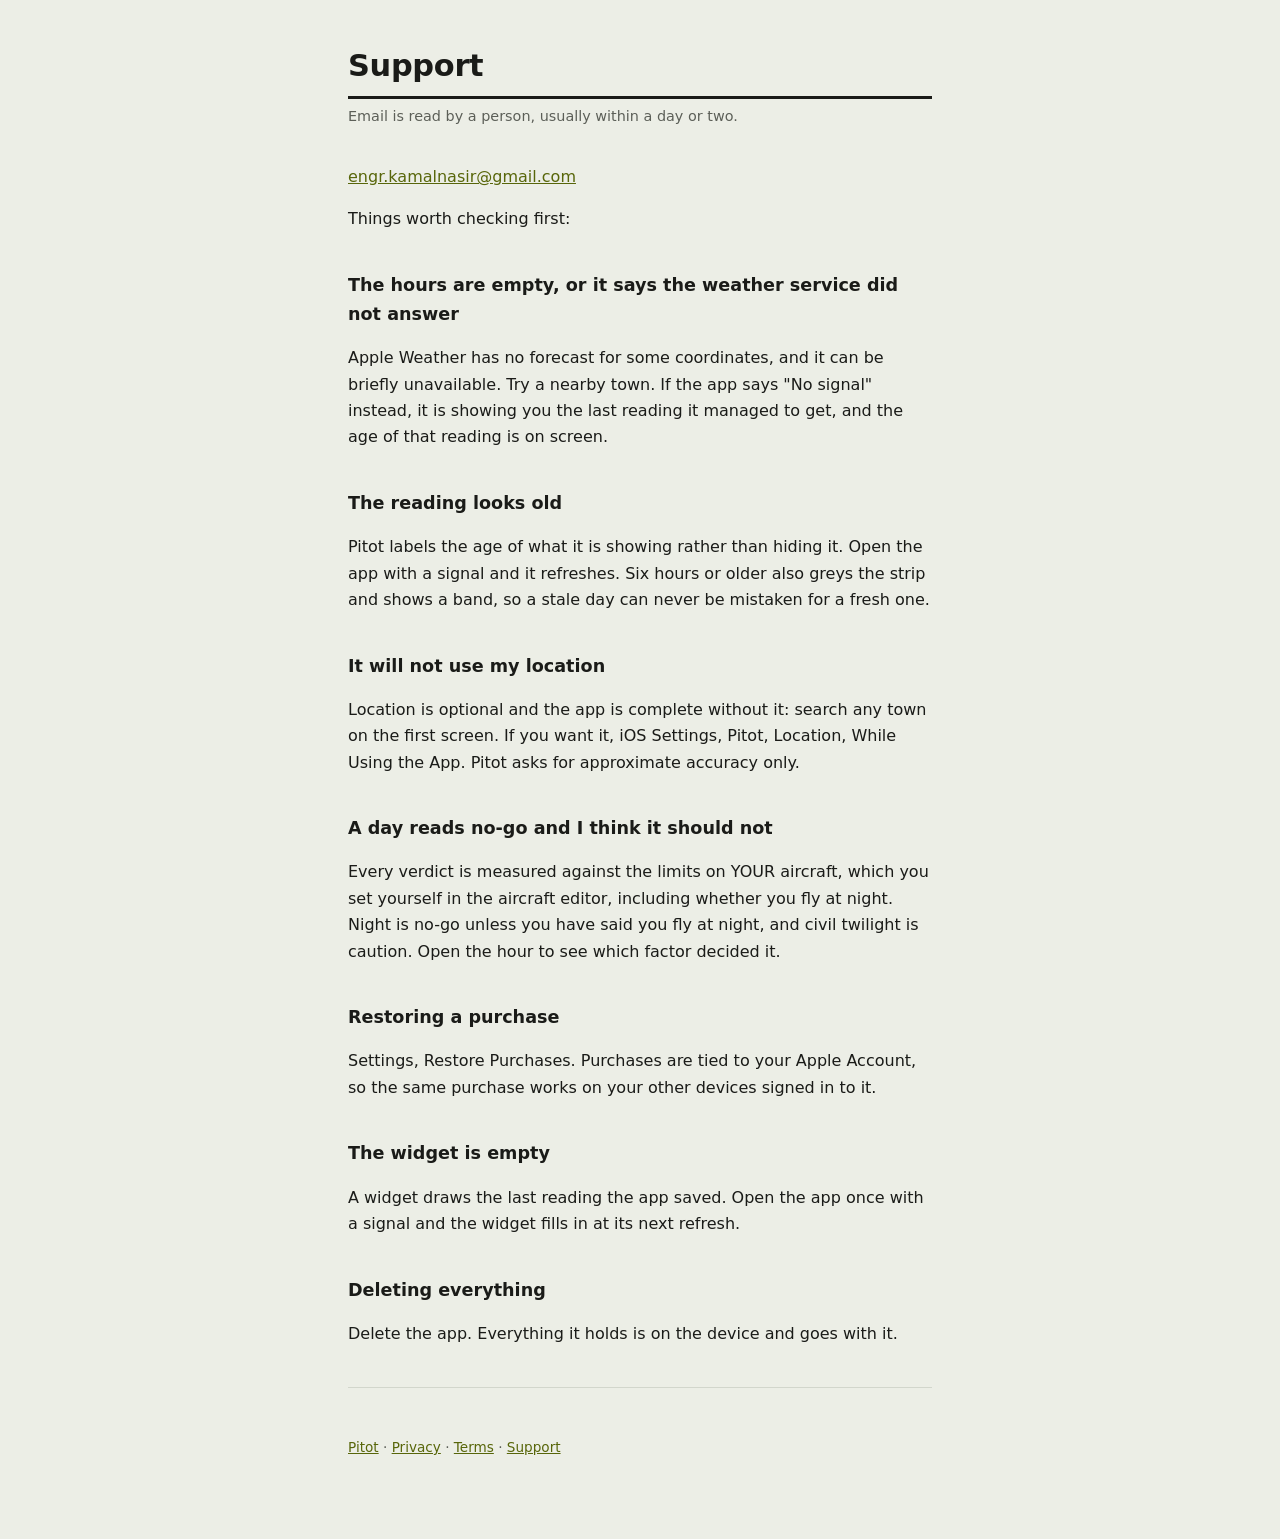
==== support.html @ 5b0e15d4 "Privacy, terms and support for Pitot Pitot is a weather instrument, so unlike the app whose pages th" ====
<!doctype html>
<html lang="en"><head>
<meta charset="utf-8">
<meta name="viewport" content="width=device-width,initial-scale=1">
<title>Support | Pitot</title>
<link rel="stylesheet" href="_style.css">
</head><body><main>
<h1>Support</h1>
<p class="meta">Email is read by a person, usually within a day or two.</p>

<p><a href="mailto:engr.kamalnasir@gmail.com">engr.kamalnasir@gmail.com</a></p>

<p>Things worth checking first:</p>

<h2>The hours are empty, or it says the weather service did not answer</h2>
<p>Apple Weather has no forecast for some coordinates, and it can be briefly unavailable.
Try a nearby town. If the app says "No signal" instead, it is showing you the last
reading it managed to get, and the age of that reading is on screen.</p>

<h2>The reading looks old</h2>
<p>Pitot labels the age of what it is showing rather than hiding it. Open the app with a
signal and it refreshes. Six hours or older also greys the strip and shows a band, so a
stale day can never be mistaken for a fresh one.</p>

<h2>It will not use my location</h2>
<p>Location is optional and the app is complete without it: search any town on the first
screen. If you want it, iOS Settings, Pitot, Location, While Using the App. Pitot asks
for approximate accuracy only.</p>

<h2>A day reads no-go and I think it should not</h2>
<p>Every verdict is measured against the limits on YOUR aircraft, which you set yourself
in the aircraft editor, including whether you fly at night. Night is no-go unless you
have said you fly at night, and civil twilight is caution. Open the hour to see which
factor decided it.</p>

<h2>Restoring a purchase</h2>
<p>Settings, Restore Purchases. Purchases are tied to your Apple Account, so the same
purchase works on your other devices signed in to it.</p>

<h2>The widget is empty</h2>
<p>A widget draws the last reading the app saved. Open the app once with a signal and the
widget fills in at its next refresh.</p>

<h2>Deleting everything</h2>
<p>Delete the app. Everything it holds is on the device and goes with it.</p>
<hr><footer><a href="index.html">Pitot</a> &middot; <a href="privacy.html">Privacy</a> &middot; <a href="terms.html">Terms</a> &middot; <a href="support.html">Support</a></footer></main></body></html>
---- _style.css ----
/* Pitot's own palette, the same numbers the app draws with:
   ground #ECEEE6, ink #1A1B18, hi-vis #58660A, and their dark pairs. */
:root { --ink:#1A1B18; --soft:#5C5F58; --rule:#D2D6CC; --ground:#ECEEE6;
        --surface:#E4E7DD; --accent:#58660A; }
@media (prefers-color-scheme: dark) {
  :root { --ink:#F2F1EA; --soft:#A7ABA3; --rule:#2A2D30; --ground:#17191B;
          --surface:#101214; --accent:#D4EE2B; }
}
* { box-sizing: border-box; }
body { margin:0; background:var(--ground); color:var(--ink);
       font:16px/1.65 -apple-system,BlinkMacSystemFont,"Segoe UI",system-ui,sans-serif; }
main { max-width:39rem; margin:0 auto; padding:3rem 1.25rem 5rem; }
h1 { font-size:1.9rem; line-height:1.2; margin:0 0 .4rem; letter-spacing:-.01em; }
h1::after { content:""; display:block; height:3px; background:var(--ink); margin-top:.7rem; }
h2 { font-size:1.1rem; margin:2.4rem 0 .6rem; }
.meta { color:var(--soft); font-size:.9rem; margin:0 0 2.2rem; }
a { color:var(--accent); }
hr { border:0; border-top:1px solid var(--rule); margin:2.5rem 0; }
ul { padding-left:1.15rem; } li { margin:.35rem 0; }
.note { background:var(--surface); border:1px solid var(--rule); padding:1rem 1.1rem; }
code { font-size:.9em; }
footer { color:var(--soft); font-size:.85rem; margin-top:3rem; }
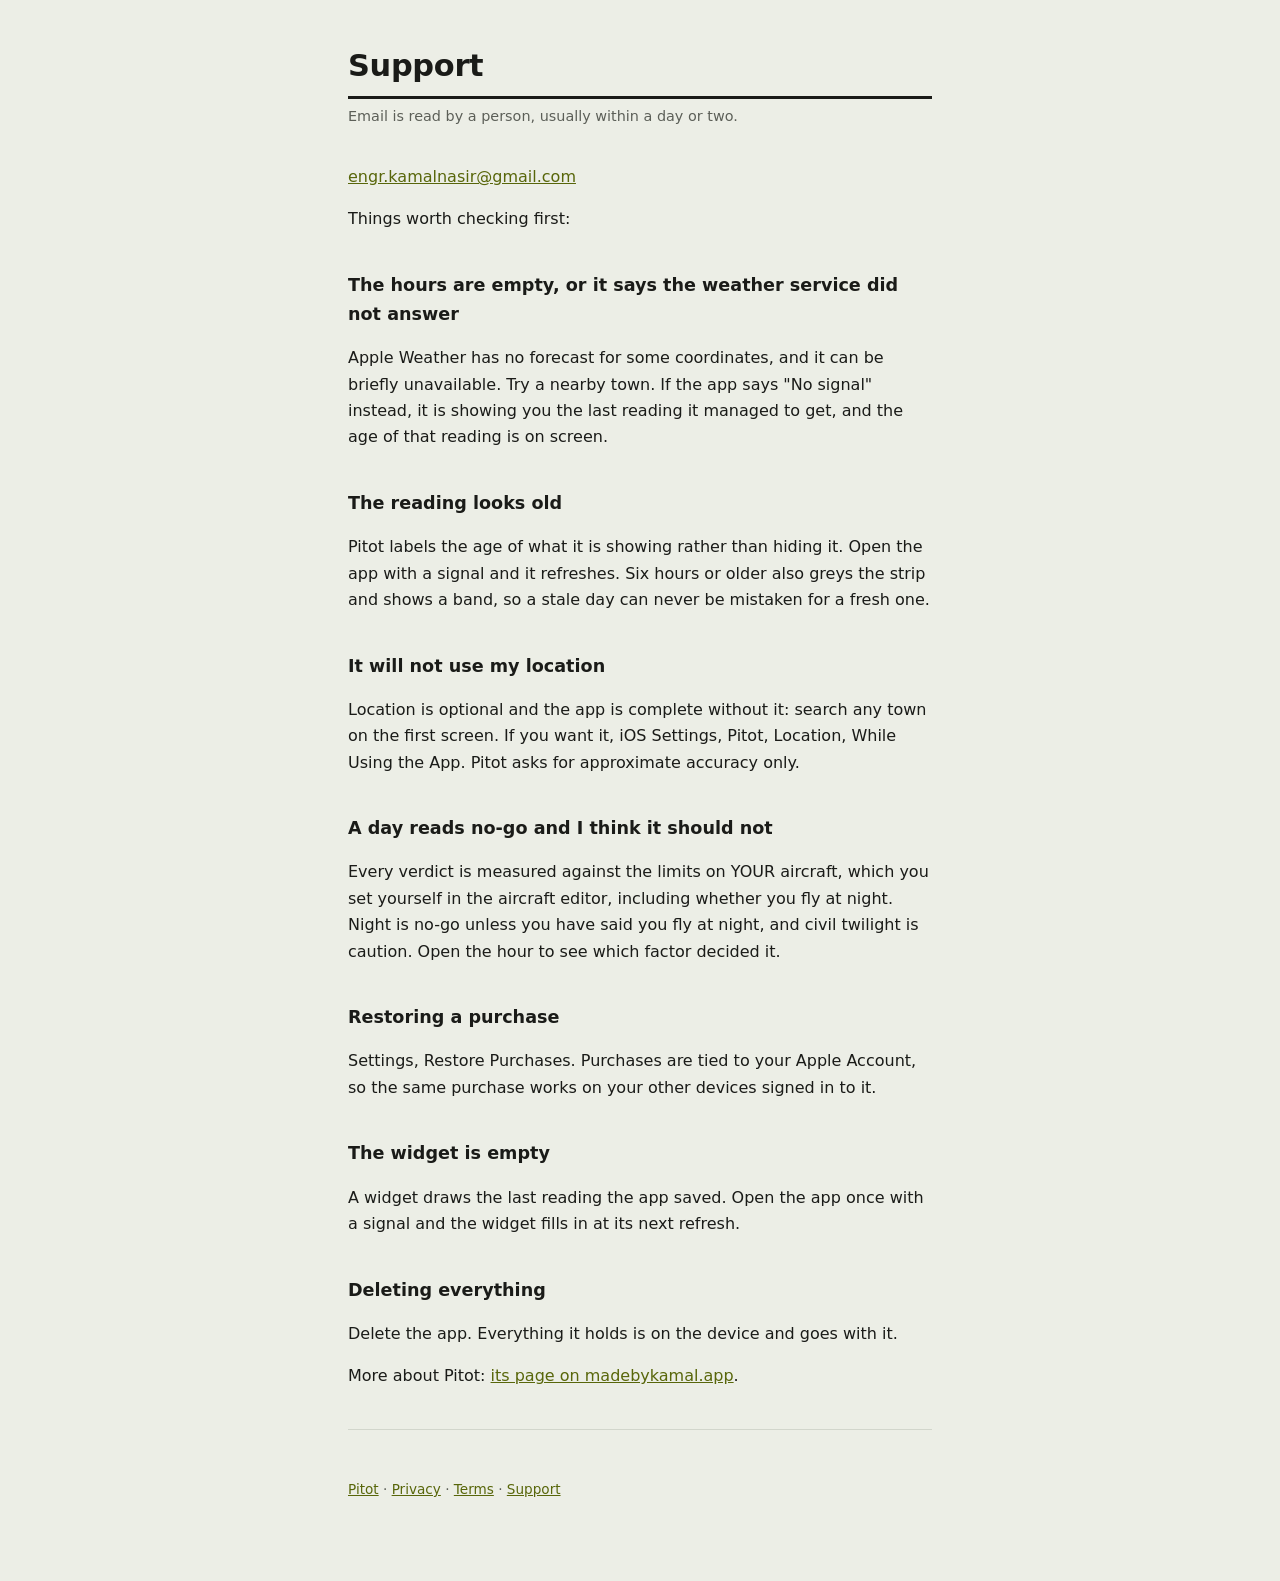
==== commit 0ed99b3c: "Link to the app's page on madebykamal.app" ====
--- a/support.html
+++ b/support.html
@@ -43,4 +43,5 @@
 
 <h2>Deleting everything</h2>
 <p>Delete the app. Everything it holds is on the device and goes with it.</p>
+<p>More about Pitot: <a href="https://madebykamal.app/apps/pitot/">its page on madebykamal.app</a>.</p>
 <hr><footer><a href="index.html">Pitot</a> &middot; <a href="privacy.html">Privacy</a> &middot; <a href="terms.html">Terms</a> &middot; <a href="support.html">Support</a></footer></main></body></html>
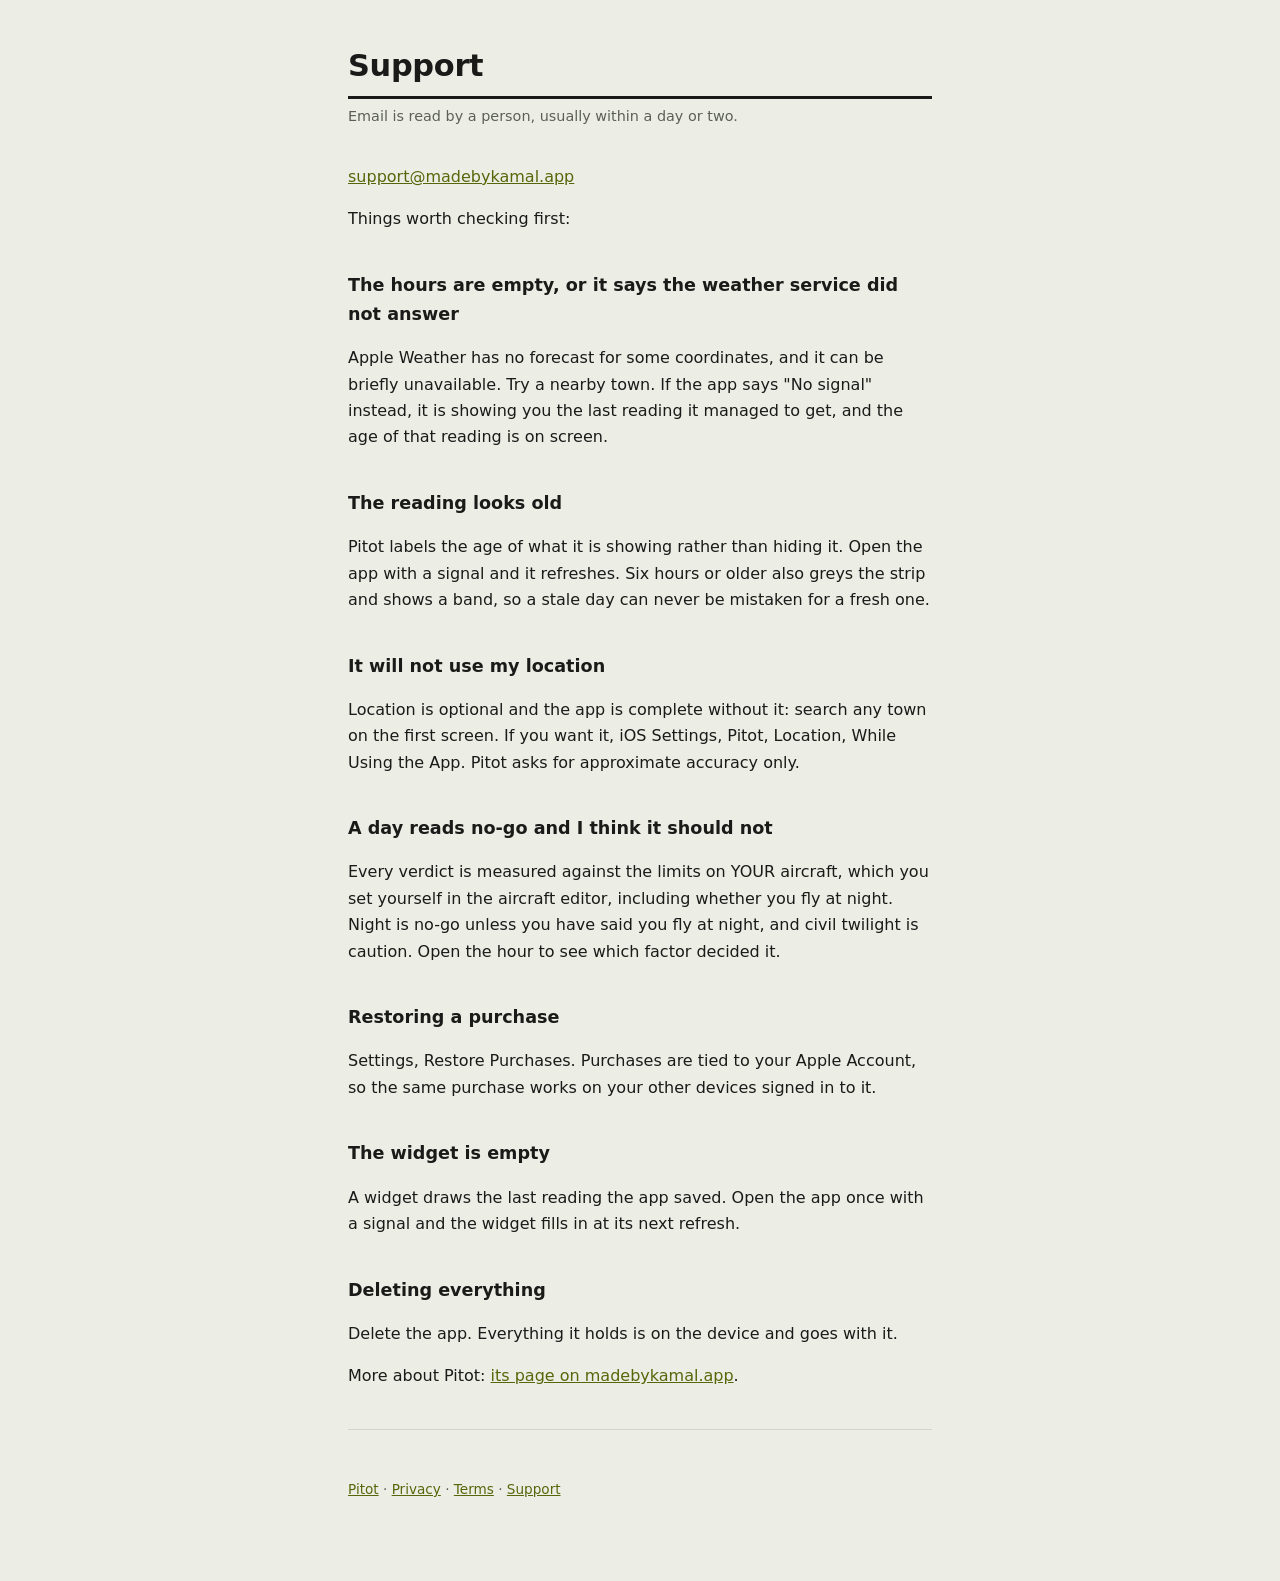
==== commit fa7dd3f3: "Support email is now support@madebykamal.app" ====
--- a/support.html
+++ b/support.html
@@ -8,7 +8,7 @@
 <h1>Support</h1>
 <p class="meta">Email is read by a person, usually within a day or two.</p>
 
-<p><a href="mailto:engr.kamalnasir@gmail.com">engr.kamalnasir@gmail.com</a></p>
+<p><a href="mailto:support@madebykamal.app">support@madebykamal.app</a></p>
 
 <p>Things worth checking first:</p>
 
